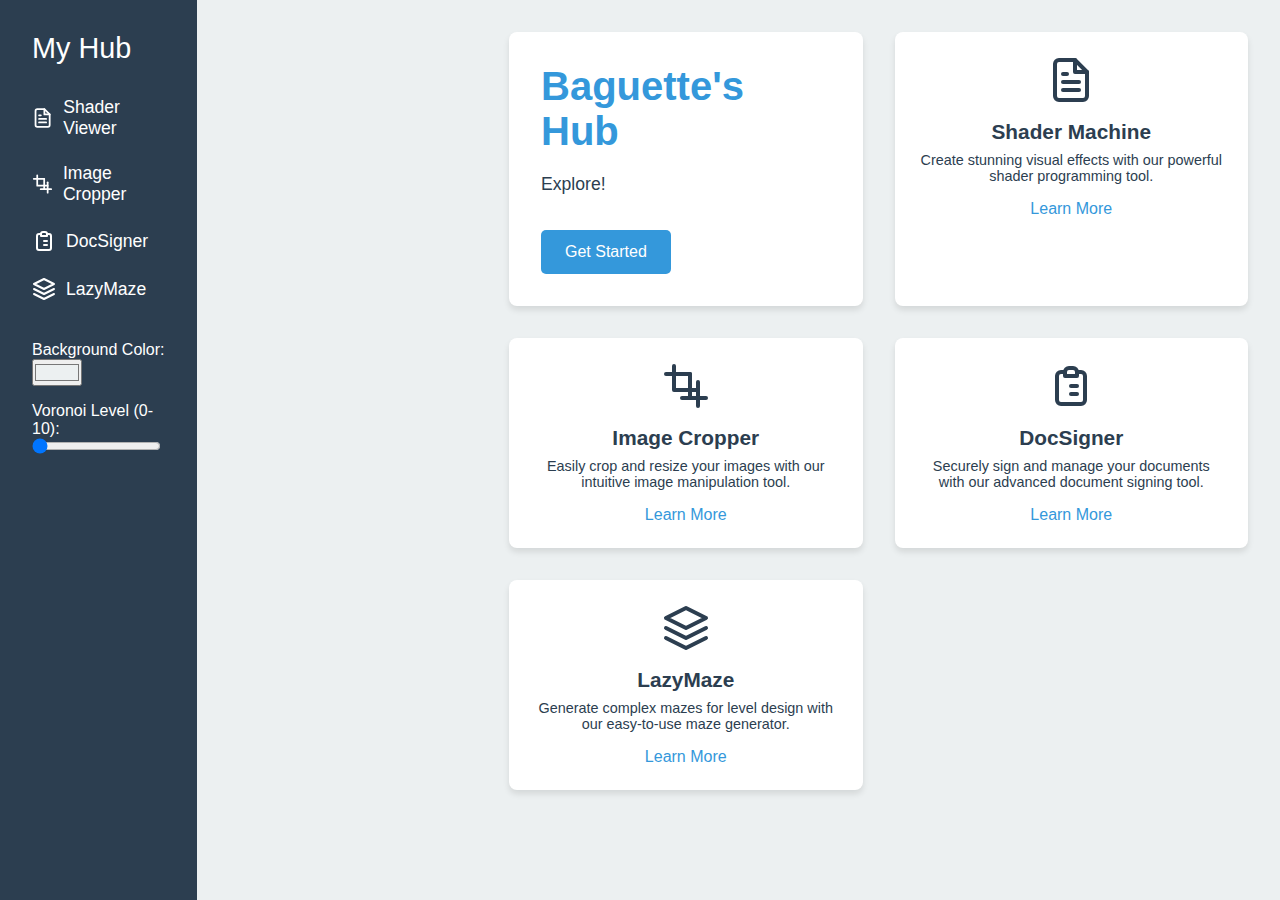
==== index.html @ 5fd22265 "fix hub" ====
<!DOCTYPE html>
<html lang="en">
<head>
    <meta charset="UTF-8">
    <meta name="viewport" content="width=device-width, initial-scale=1.0">
    <title>Hub</title>
    <style>
        :root {
            --primary-color: #2c3e50;
            --secondary-color: #34495e;
            --accent-color: #3498db;
            --background-color: #ecf0f1;
            --text-color: #2c3e50;
            --sidebar-width: 280px;
            --card-background: #ffffff;
        }

        * {
            margin: 0;
            padding: 0;
            box-sizing: border-box;
        }

        body {
            font-family: 'Segoe UI', 'Roboto', sans-serif;
            background-color: var(--background-color);
            color: var(--text-color);
            display: flex;
            min-height: 100vh;
            position: relative;
        }

        .sidebar {
            width: var(--sidebar-width);
            background-color: var(--primary-color);
            color: white;
            padding: 2rem;
            display: flex;
            flex-direction: column;
            transition: width 0.3s ease;
            z-index: 100;
        }

        .sidebar.collapsed {
            width: 60px;
            padding: 1rem;
        }

        .sidebar h1 {
            font-size: 1.8rem;
            margin-bottom: 2rem;
            font-weight: 300;
            transition: opacity 0.3s ease;
        }

        .sidebar.collapsed h1 {
            opacity: 0;
        }

        .sidebar nav ul {
            list-style-type: none;
        }

        .sidebar nav ul li {
            margin-bottom: 1.5rem;
        }

        .sidebar nav ul li a {
            color: white;
            text-decoration: none;
            font-size: 1.1rem;
            display: flex;
            align-items: center;
            transition: padding 0.3s ease;
        }

        .sidebar.collapsed nav ul li a {
            padding-left: 0;
        }

        .sidebar nav ul li a svg {
            margin-right: 10px;
            transition: opacity 0.3s ease;
        }

        .sidebar.collapsed nav ul li a svg {
            opacity: 0;
        }

        .content {
            flex-grow: 1;
            padding: 2rem;
            overflow-y: auto;
            margin-left: var(--sidebar-width);
            transition: margin-left 0.3s ease;
        }

        .home-section {
            display: grid;
            grid-template-columns: repeat(auto-fit, minmax(300px, 1fr));
            gap: 2rem;
            max-width: 1200px;
            margin: 0 auto;
        }

        .welcome-card {
            background-color: var(--card-background);
            border-radius: 8px;
            padding: 2rem;
            box-shadow: 0 4px 6px rgba(0, 0, 0, 0.1);
        }

        .welcome-card h2 {
            font-size: 2.5rem;
            margin-bottom: 1rem;
            color: var(--accent-color);
        }

        .welcome-card p {
            font-size: 1.1rem;
            margin-bottom: 2rem;
            line-height: 1.6;
        }

        .cta-button {
            padding: 0.8rem 1.5rem;
            font-size: 1rem;
            color: white;
            background-color: var(--accent-color);
            border: none;
            border-radius: 5px;
            cursor: pointer;
        }

        .tool-card {
            background-color: var(--card-background);
            border-radius: 8px;
            padding: 1.5rem;
            box-shadow: 0 4px 6px rgba(0, 0, 0, 0.1);
            display: flex;
            flex-direction: column;
            align-items: center;
            text-align: center;
        }

        .tool-card svg {
            width: 48px;
            height: 48px;
            margin-bottom: 1rem;
        }

        .tool-card h3 {
            font-size: 1.3rem;
            margin-bottom: 0.5rem;
        }

        .tool-card p {
            font-size: 0.9rem;
            margin-bottom: 1rem;
        }

        .tool-card a {
            color: var(--accent-color);
            text-decoration: none;
            font-weight: 500;
        }

        .menu-toggle {
            display: none;
            position: fixed;
            top: 1rem;
            left: 1rem;
            z-index: 1000;
            background: var(--primary-color);
            color: white;
            border: none;
            padding: 0.5rem;
            font-size: 1.5rem;
            cursor: pointer;
            border-radius: 5px;
            transition: background 0.3s ease;
        }

        .menu-toggle:hover {
            background: var(--secondary-color);
        }

        .color-picker {
            margin-top: 1rem;
        }

        .voronoi-slider {
            margin-top: 1rem;
        }

        @media (max-width: 768px) {
            .sidebar {
                position: fixed;
                left: 0;
                top: 0;
                bottom: 0;
                transform: translateX(-100%);
                z-index: 100;
                transition: transform 0.3s ease;
            }

            .sidebar.active {
                transform: translateX(0);
            }

            .menu-toggle {
                display: block;
            }

            .content {
                margin-left: 0;
            }
        }
    </style>
</head>
<body>
    <button class="menu-toggle">☰</button>
    <aside class="sidebar">
        <h1>My Hub</h1>
        <nav>
            <ul>
                <li>
                    <a href="/shadermachine" target="_blank">
                        <svg width="24" height="24" viewBox="0 0 24 24" fill="none" xmlns="http://www.w3.org/2000/svg">
                            <path d="M14 2H6C4.89543 2 4 2.89543 4 4V20C4 21.1046 4.89543 22 6 22H18C19.1046 22 20 21.1046 20 20V8L14 2Z" stroke="currentColor" stroke-width="2" stroke-linecap="round" stroke-linejoin="round"/>
                            <path d="M14 2V8H20" stroke="currentColor" stroke-width="2" stroke-linecap="round" stroke-linejoin="round"/>
                            <path d="M16 13H8" stroke="currentColor" stroke-width="2" stroke-linecap="round" stroke-linejoin="round"/>
                            <path d="M16 17H8" stroke="currentColor" stroke-width="2" stroke-linecap="round" stroke-linejoin="round"/>
                            <path d="M10 9H9H8" stroke="currentColor" stroke-width="2" stroke-linecap="round" stroke-linejoin="round"/>
                        </svg>
                        Shader Viewer
                    </a>
                </li>
                <li>
                    <a href="/imagecropper" target="_blank">
                        <svg width="24" height="24" viewBox="0 0 24 24" fill="none" xmlns="http://www.w3.org/2000/svg">
                            <path d="M6 2V14H18" stroke="currentColor" stroke-width="2" stroke-linecap="round" stroke-linejoin="round"/>
                            <path d="M18 10V22" stroke="currentColor" stroke-width="2" stroke-linecap="round" stroke-linejoin="round"/>
                            <path d="M22 18H10" stroke="currentColor" stroke-width="2" stroke-linecap="round" stroke-linejoin="round"/>
                            <path d="M14 18V6" stroke="currentColor" stroke-width="2" stroke-linecap="round" stroke-linejoin="round"/>
                            <path d="M2 6H14" stroke="currentColor" stroke-width="2" stroke-linecap="round" stroke-linejoin="round"/>
                        </svg>
                        Image Cropper
                    </a>
                </li>
                <li>
                    <a href="/DocSigner" target="_blank">
                        <svg width="24" height="24" viewBox="0 0 24 24" fill="none" xmlns="http://www.w3.org/2000/svg">
                            <path d="M9 5H7C5.89543 5 5 5.89543 5 7V19C5 20.1046 5.89543 21 7 21H17C18.1046 21 19 20.1046 19 19V7C19 5.89543 18.1046 5 17 5H15" stroke="currentColor" stroke-width="2" stroke-linecap="round" stroke-linejoin="round"/>
                            <path d="M12 12H15" stroke="currentColor" stroke-width="2" stroke-linecap="round" stroke-linejoin="round"/>
                            <path d="M12 16H15" stroke="currentColor" stroke-width="2" stroke-linecap="round" stroke-linejoin="round"/>
                            <path d="M9 5C9 3.89543 9.89543 3 11 3H13C14.1046 3 15 3.89543 15 5V7H9V5Z" stroke="currentColor" stroke-width="2" stroke-linecap="round" stroke-linejoin="round"/>
                        </svg>
                        DocSigner
                    </a>
                </li>
                <li>
                    <a href="https://lazymaze.netlify.app/" target="_blank">
                        <svg width="24" height="24" viewBox="0 0 24 24" fill="none" xmlns="http://www.w3.org/2000/svg">
                            <path d="M12 2L2 7L12 12L22 7L12 2Z" stroke="currentColor" stroke-width="2" stroke-linecap="round" stroke-linejoin="round"/>
                            <path d="M2 17L12 22L22 17" stroke="currentColor" stroke-width="2" stroke-linecap="round" stroke-linejoin="round"/>
                            <path d="M2 12L12 17L22 12" stroke="currentColor" stroke-width="2" stroke-linecap="round" stroke-linejoin="round"/>
                        </svg>
                        LazyMaze
                    </a>
                </li>
            </ul>
        </nav>
        <div class="color-picker">
            <label for="colorWheel">Background Color:</label>
            <input type="color" id="colorWheel" value="#ecf0f1">
        </div>
        <div class="voronoi-slider">
            <label for="voronoiRange">Voronoi Level (0-10):</label>
            <input type="range" id="voronoiRange" min="0" max="10" value="0">
        </div>
    </aside>
    <main class="content">
        <section class="home-section">
            <div class="welcome-card">
                <h2>Baguette's Hub</h2>
                <p>Explore!</p>
                <button class="cta-button">Get Started</button>
            </div>
            <div class="tool-card">
                <svg width="48" height="48" viewBox="0 0 24 24" fill="none" xmlns="http://www.w3.org/2000/svg">
                    <path d="M14 2H6C4.89543 2 4 2.89543 4 4V20C4 21.1046 4.89543 22 6 22H18C19.1046 22 20 21.1046 20 20V8L14 2Z" stroke="currentColor" stroke-width="2" stroke-linecap="round" stroke-linejoin="round"/>
                    <path d="M14 2V8H20" stroke="currentColor" stroke-width="2" stroke-linecap="round" stroke-linejoin="round"/>
                    <path d="M16 13H8" stroke="currentColor" stroke-width="2" stroke-linecap="round" stroke-linejoin="round"/>
                    <path d="M16 17H8" stroke="currentColor" stroke-width="2" stroke-linecap="round" stroke-linejoin="round"/>
                    <path d="M10 9H9H8" stroke="currentColor" stroke-width="2" stroke-linecap="round" stroke-linejoin="round"/>
                </svg>
                <h3>Shader Machine</h3>
                <p>Create stunning visual effects with our powerful shader programming tool.</p>
                <a href="/shadermachine" target="_blank">Learn More</a>
            </div>
            <div class="tool-card">
                <svg width="48" height="48" viewBox="0 0 24 24" fill="none" xmlns="http://www.w3.org/2000/svg">
                    <path d="M6 2V14H18" stroke="currentColor" stroke-width="2" stroke-linecap="round" stroke-linejoin="round"/>
                    <path d="M18 10V22" stroke="currentColor" stroke-width="2" stroke-linecap="round" stroke-linejoin="round"/>
                    <path d="M22 18H10" stroke="currentColor" stroke-width="2" stroke-linecap="round" stroke-linejoin="round"/>
                    <path d="M14 18V6" stroke="currentColor" stroke-width="2" stroke-linecap="round" stroke-linejoin="round"/>
                    <path d="M2 6H14" stroke="currentColor" stroke-width="2" stroke-linecap="round" stroke-linejoin="round"/>
                </svg>
                <h3>Image Cropper</h3>
                <p>Easily crop and resize your images with our intuitive image manipulation tool.</p>
                <a href="/imagecropper" target="_blank">Learn More</a>
            </div>
            <div class="tool-card">
                <svg width="48" height="48" viewBox="0 0 24 24" fill="none" xmlns="http://www.w3.org/2000/svg">
                    <path d="M9 5H7C5.89543 5 5 5.89543 5 7V19C5 20.1046 5.89543 21 7 21H17C18.1046 21 19 20.1046 19 19V7C19 5.89543 18.1046 5 17 5H15" stroke="currentColor" stroke-width="2" stroke-linecap="round" stroke-linejoin="round"/>
                    <path d="M12 12H15" stroke="currentColor" stroke-width="2" stroke-linecap="round" stroke-linejoin="round"/>
                    <path d="M12 16H15" stroke="currentColor" stroke-width="2" stroke-linecap="round" stroke-linejoin="round"/>
                    <path d="M9 5C9 3.89543 9.89543 3 11 3H13C14.1046 3 15 3.89543 15 5V7H9V5Z" stroke="currentColor" stroke-width="2" stroke-linecap="round" stroke-linejoin="round"/>
                </svg>
                <h3>DocSigner</h3>
                <p>Securely sign and manage your documents with our advanced document signing tool.</p>
                <a href="/DocSigner" target="_blank">Learn More</a>
            </div>
            <div class="tool-card">
                <svg width="48" height="48" viewBox="0 0 24 24" fill="none" xmlns="http://www.w3.org/2000/svg">
                    <path d="M12 2L2 7L12 12L22 7L12 2Z" stroke="currentColor" stroke-width="2" stroke-linecap="round" stroke-linejoin="round"/>
                    <path d="M2 17L12 22L22 17" stroke="currentColor" stroke-width="2" stroke-linecap="round" stroke-linejoin="round"/>
                    <path d="M2 12L12 17L22 12" stroke="currentColor" stroke-width="2" stroke-linecap="round" stroke-linejoin="round"/>
                </svg>
                <h3>LazyMaze</h3>
                <p>Generate complex mazes for level design with our easy-to-use maze generator.</p>
                <a href="https://lazymaze.netlify.app/" target="_blank">Learn More</a>
            </div>
        </section>
    </main>

    <script>
        const menuToggle = document.querySelector('.menu-toggle');
        const sidebar = document.querySelector('.sidebar');
        const colorWheel = document.getElementById('colorWheel');

        menuToggle.addEventListener('click', () => {
            sidebar.classList.toggle('active');
            sidebar.classList.toggle('collapsed');
            document.querySelector('.content').style.marginLeft = sidebar.classList.contains('active') ? 'var(--sidebar-width)' : '0';
        });

        function updateColorWheel() {
            document.body.style.backgroundColor = colorWheel.value;
        }

        colorWheel.addEventListener('input', updateColorWheel);
    </script>
    
</body>
</html>
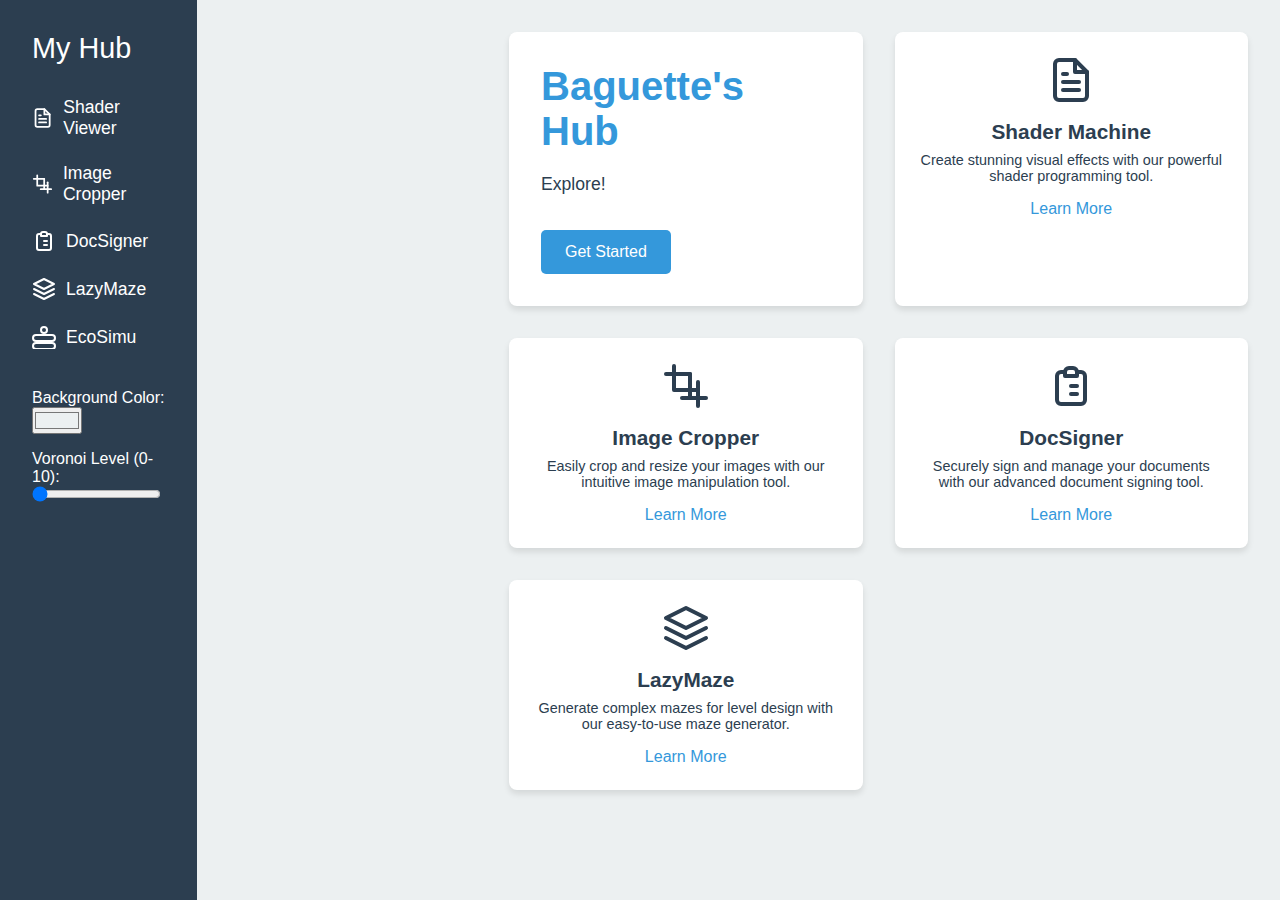
==== commit 8d99ee22: "add ecosim" ====
--- a/index.html
+++ b/index.html
@@ -267,6 +267,16 @@
                             <path d="M2 12L12 17L22 12" stroke="currentColor" stroke-width="2" stroke-linecap="round" stroke-linejoin="round"/>
                         </svg>
                         LazyMaze
+                    </a>
+                </li>
+                <li>
+                    <a href="https://ecosimu.netlify.app/" target="_blank">
+                        <svg width="24" height="24" viewBox="0 0 24 24" fill="none" xmlns="http://www.w3.org/2000/svg">
+                            <path d="M12 2C10.3431 2 9 3.34315 9 5C9 6.65685 10.3431 8 12 8C13.6569 8 15 6.65685 15 5C15 3.34315 13.6569 2 12 2Z" stroke="currentColor" stroke-width="2" stroke-linecap="round" stroke-linejoin="round"/>
+                            <path d="M4 10C2.34315 10 1 11.3431 1 13C1 14.6569 2.34315 16 4 16H20C21.6569 16 23 14.6569 23 13C23 11.3431 21.6569 10 20 10H4Z" stroke="currentColor" stroke-width="2" stroke-linecap="round" stroke-linejoin="round"/>
+                            <path d="M4 18C2.34315 18 1 19.3431 1 21C1 22.6569 2.34315 24 4 24H20C21.6569 24 23 22.6569 23 21C23 19.3431 21.6569 18 20 18H4Z" stroke="currentColor" stroke-width="2" stroke-linecap="round" stroke-linejoin="round"/>
+                        </svg>
+                        EcoSimu
                     </a>
                 </li>
             </ul>
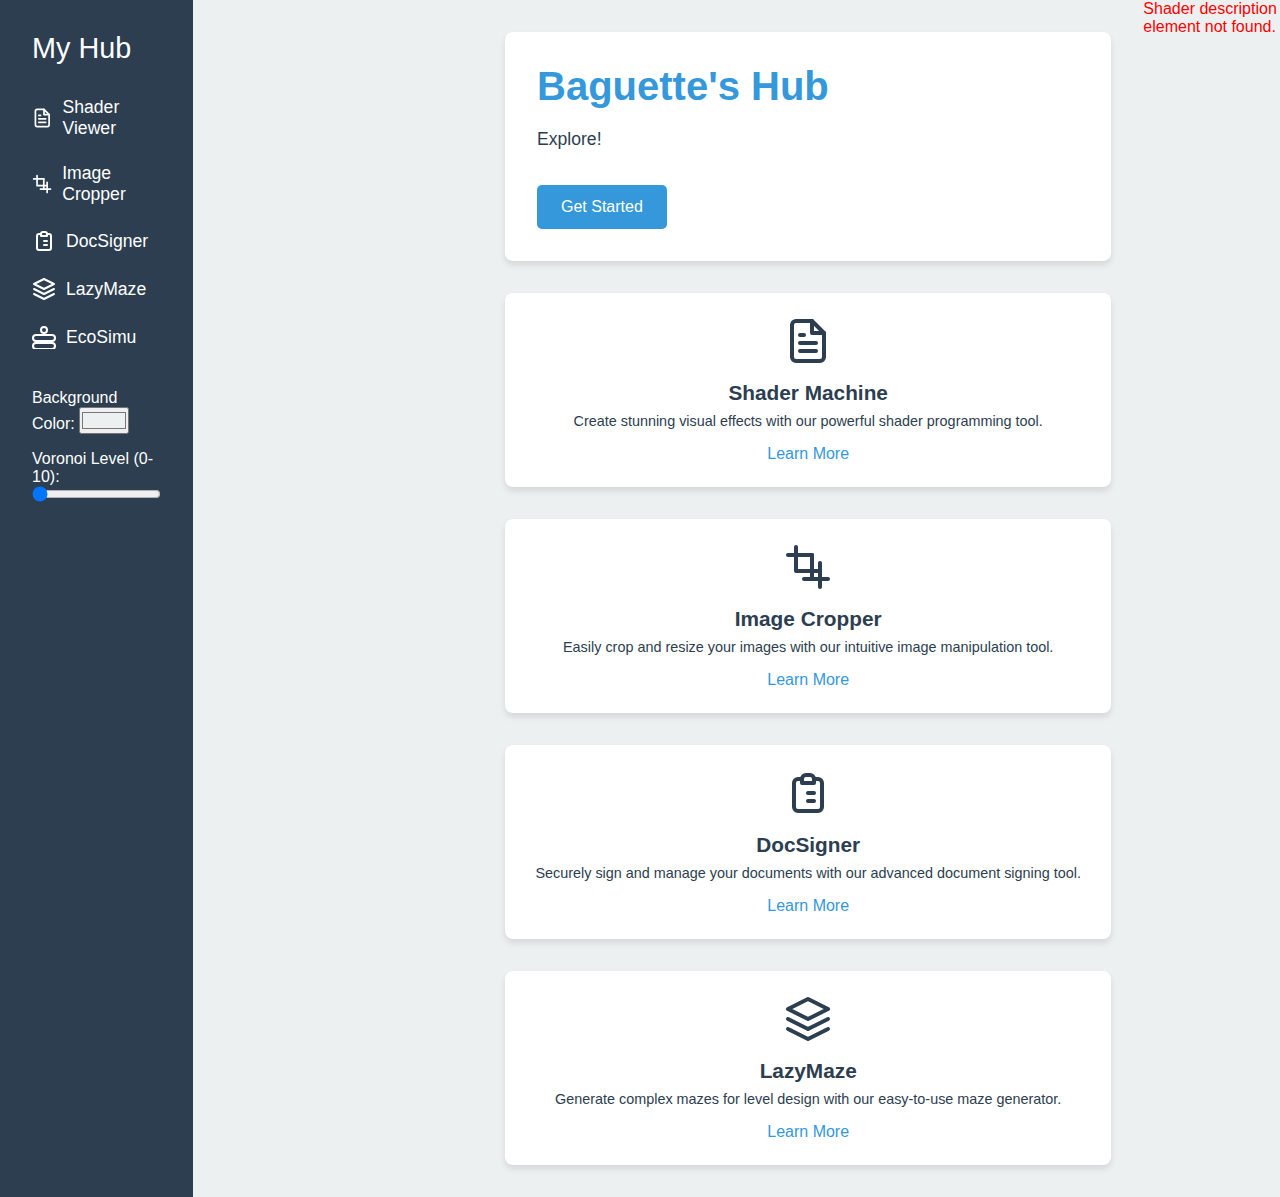
==== commit b6521c8d: "ts" ====
--- a/index.html
+++ b/index.html
@@ -1,222 +1,12 @@
 <!DOCTYPE html>
 <html lang="en">
+<!-- Start of Selection -->
 <head>
     <meta charset="UTF-8">
     <meta name="viewport" content="width=device-width, initial-scale=1.0">
-    <title>Hub</title>
-    <style>
-        :root {
-            --primary-color: #2c3e50;
-            --secondary-color: #34495e;
-            --accent-color: #3498db;
-            --background-color: #ecf0f1;
-            --text-color: #2c3e50;
-            --sidebar-width: 280px;
-            --card-background: #ffffff;
-        }
-
-        * {
-            margin: 0;
-            padding: 0;
-            box-sizing: border-box;
-        }
-
-        body {
-            font-family: 'Segoe UI', 'Roboto', sans-serif;
-            background-color: var(--background-color);
-            color: var(--text-color);
-            display: flex;
-            min-height: 100vh;
-            position: relative;
-        }
-
-        .sidebar {
-            width: var(--sidebar-width);
-            background-color: var(--primary-color);
-            color: white;
-            padding: 2rem;
-            display: flex;
-            flex-direction: column;
-            transition: width 0.3s ease;
-            z-index: 100;
-        }
-
-        .sidebar.collapsed {
-            width: 60px;
-            padding: 1rem;
-        }
-
-        .sidebar h1 {
-            font-size: 1.8rem;
-            margin-bottom: 2rem;
-            font-weight: 300;
-            transition: opacity 0.3s ease;
-        }
-
-        .sidebar.collapsed h1 {
-            opacity: 0;
-        }
-
-        .sidebar nav ul {
-            list-style-type: none;
-        }
-
-        .sidebar nav ul li {
-            margin-bottom: 1.5rem;
-        }
-
-        .sidebar nav ul li a {
-            color: white;
-            text-decoration: none;
-            font-size: 1.1rem;
-            display: flex;
-            align-items: center;
-            transition: padding 0.3s ease;
-        }
-
-        .sidebar.collapsed nav ul li a {
-            padding-left: 0;
-        }
-
-        .sidebar nav ul li a svg {
-            margin-right: 10px;
-            transition: opacity 0.3s ease;
-        }
-
-        .sidebar.collapsed nav ul li a svg {
-            opacity: 0;
-        }
-
-        .content {
-            flex-grow: 1;
-            padding: 2rem;
-            overflow-y: auto;
-            margin-left: var(--sidebar-width);
-            transition: margin-left 0.3s ease;
-        }
-
-        .home-section {
-            display: grid;
-            grid-template-columns: repeat(auto-fit, minmax(300px, 1fr));
-            gap: 2rem;
-            max-width: 1200px;
-            margin: 0 auto;
-        }
-
-        .welcome-card {
-            background-color: var(--card-background);
-            border-radius: 8px;
-            padding: 2rem;
-            box-shadow: 0 4px 6px rgba(0, 0, 0, 0.1);
-        }
-
-        .welcome-card h2 {
-            font-size: 2.5rem;
-            margin-bottom: 1rem;
-            color: var(--accent-color);
-        }
-
-        .welcome-card p {
-            font-size: 1.1rem;
-            margin-bottom: 2rem;
-            line-height: 1.6;
-        }
-
-        .cta-button {
-            padding: 0.8rem 1.5rem;
-            font-size: 1rem;
-            color: white;
-            background-color: var(--accent-color);
-            border: none;
-            border-radius: 5px;
-            cursor: pointer;
-        }
-
-        .tool-card {
-            background-color: var(--card-background);
-            border-radius: 8px;
-            padding: 1.5rem;
-            box-shadow: 0 4px 6px rgba(0, 0, 0, 0.1);
-            display: flex;
-            flex-direction: column;
-            align-items: center;
-            text-align: center;
-        }
-
-        .tool-card svg {
-            width: 48px;
-            height: 48px;
-            margin-bottom: 1rem;
-        }
-
-        .tool-card h3 {
-            font-size: 1.3rem;
-            margin-bottom: 0.5rem;
-        }
-
-        .tool-card p {
-            font-size: 0.9rem;
-            margin-bottom: 1rem;
-        }
-
-        .tool-card a {
-            color: var(--accent-color);
-            text-decoration: none;
-            font-weight: 500;
-        }
-
-        .menu-toggle {
-            display: none;
-            position: fixed;
-            top: 1rem;
-            left: 1rem;
-            z-index: 1000;
-            background: var(--primary-color);
-            color: white;
-            border: none;
-            padding: 0.5rem;
-            font-size: 1.5rem;
-            cursor: pointer;
-            border-radius: 5px;
-            transition: background 0.3s ease;
-        }
-
-        .menu-toggle:hover {
-            background: var(--secondary-color);
-        }
-
-        .color-picker {
-            margin-top: 1rem;
-        }
-
-        .voronoi-slider {
-            margin-top: 1rem;
-        }
-
-        @media (max-width: 768px) {
-            .sidebar {
-                position: fixed;
-                left: 0;
-                top: 0;
-                bottom: 0;
-                transform: translateX(-100%);
-                z-index: 100;
-                transition: transform 0.3s ease;
-            }
-
-            .sidebar.active {
-                transform: translateX(0);
-            }
-
-            .menu-toggle {
-                display: block;
-            }
-
-            .content {
-                margin-left: 0;
-            }
-        }
-    </style>
+    <title>My Hub</title>
+    <link rel="stylesheet" href="styles.css">
+    <script src="script.js" defer></script>
 </head>
 <body>
     <button class="menu-toggle">☰</button>
@@ -345,23 +135,7 @@
         </section>
     </main>
 
-    <script>
-        const menuToggle = document.querySelector('.menu-toggle');
-        const sidebar = document.querySelector('.sidebar');
-        const colorWheel = document.getElementById('colorWheel');
 
-        menuToggle.addEventListener('click', () => {
-            sidebar.classList.toggle('active');
-            sidebar.classList.toggle('collapsed');
-            document.querySelector('.content').style.marginLeft = sidebar.classList.contains('active') ? 'var(--sidebar-width)' : '0';
-        });
-
-        function updateColorWheel() {
-            document.body.style.backgroundColor = colorWheel.value;
-        }
-
-        colorWheel.addEventListener('input', updateColorWheel);
-    </script>
     
 </body>
 </html>--- a/styles.css
+++ b/styles.css
@@ -0,0 +1,211 @@
+:root {
+    --primary-color: #2c3e50;
+    --secondary-color: #34495e;
+    --accent-color: #3498db;
+    --background-color: #ecf0f1;
+    --text-color: #2c3e50;
+    --sidebar-width: 280px;
+    --card-background: #ffffff;
+}
+
+* {
+    margin: 0;
+    padding: 0;
+    box-sizing: border-box;
+}
+
+body {
+    font-family: 'Segoe UI', 'Roboto', sans-serif;
+    background-color: var(--background-color);
+    color: var(--text-color);
+    display: flex;
+    min-height: 100vh;
+    position: relative;
+}
+
+.sidebar {
+    width: var(--sidebar-width);
+    background-color: var(--primary-color);
+    color: white;
+    padding: 2rem;
+    display: flex;
+    flex-direction: column;
+    transition: width 0.3s ease;
+    z-index: 100;
+}
+
+.sidebar.collapsed {
+    width: 60px;
+    padding: 1rem;
+}
+
+.sidebar h1 {
+    font-size: 1.8rem;
+    margin-bottom: 2rem;
+    font-weight: 300;
+    transition: opacity 0.3s ease;
+}
+
+.sidebar.collapsed h1 {
+    opacity: 0;
+}
+
+.sidebar nav ul {
+    list-style-type: none;
+}
+
+.sidebar nav ul li {
+    margin-bottom: 1.5rem;
+}
+
+.sidebar nav ul li a {
+    color: white;
+    text-decoration: none;
+    font-size: 1.1rem;
+    display: flex;
+    align-items: center;
+    transition: padding 0.3s ease;
+}
+
+.sidebar.collapsed nav ul li a {
+    padding-left: 0;
+}
+
+.sidebar nav ul li a svg {
+    margin-right: 10px;
+    transition: opacity 0.3s ease;
+}
+
+.sidebar.collapsed nav ul li a svg {
+    opacity: 0;
+}
+
+.content {
+    flex-grow: 1;
+    padding: 2rem;
+    overflow-y: auto;
+    margin-left: var(--sidebar-width);
+    transition: margin-left 0.3s ease;
+}
+
+.home-section {
+    display: grid;
+    grid-template-columns: repeat(auto-fit, minmax(300px, 1fr));
+    gap: 2rem;
+    max-width: 1200px;
+    margin: 0 auto;
+}
+
+.welcome-card {
+    background-color: var(--card-background);
+    border-radius: 8px;
+    padding: 2rem;
+    box-shadow: 0 4px 6px rgba(0, 0, 0, 0.1);
+}
+
+.welcome-card h2 {
+    font-size: 2.5rem;
+    margin-bottom: 1rem;
+    color: var(--accent-color);
+}
+
+.welcome-card p {
+    font-size: 1.1rem;
+    margin-bottom: 2rem;
+    line-height: 1.6;
+}
+
+.cta-button {
+    padding: 0.8rem 1.5rem;
+    font-size: 1rem;
+    color: white;
+    background-color: var(--accent-color);
+    border: none;
+    border-radius: 5px;
+    cursor: pointer;
+}
+
+.tool-card {
+    background-color: var(--card-background);
+    border-radius: 8px;
+    padding: 1.5rem;
+    box-shadow: 0 4px 6px rgba(0, 0, 0, 0.1);
+    display: flex;
+    flex-direction: column;
+    align-items: center;
+    text-align: center;
+}
+
+.tool-card svg {
+    width: 48px;
+    height: 48px;
+    margin-bottom: 1rem;
+}
+
+.tool-card h3 {
+    font-size: 1.3rem;
+    margin-bottom: 0.5rem;
+}
+
+.tool-card p {
+    font-size: 0.9rem;
+    margin-bottom: 1rem;
+}
+
+.tool-card a {
+    color: var(--accent-color);
+    text-decoration: none;
+    font-weight: 500;
+}
+
+.menu-toggle {
+    display: none;
+    position: fixed;
+    top: 1rem;
+    left: 1rem;
+    z-index: 1000;
+    background: var(--primary-color);
+    color: white;
+    border: none;
+    padding: 0.5rem;
+    font-size: 1.5rem;
+    cursor: pointer;
+    border-radius: 5px;
+    transition: background 0.3s ease;
+}
+
+.menu-toggle:hover {
+    background: var(--secondary-color);
+}
+
+.color-picker {
+    margin-top: 1rem;
+}
+
+.voronoi-slider {
+    margin-top: 1rem;
+}
+
+@media (max-width: 768px) {
+    .sidebar {
+        position: fixed;
+        left: 0;
+        top: 0;
+        bottom: 0;
+        transform: translateX(-100%);
+        z-index: 100;
+        transition: transform 0.3s ease;
+    }
+
+    .sidebar.active {
+        transform: translateX(0);
+    }
+
+    .menu-toggle {
+        display: block;
+    }
+
+    .content {
+        margin-left: 0;
+    }
+}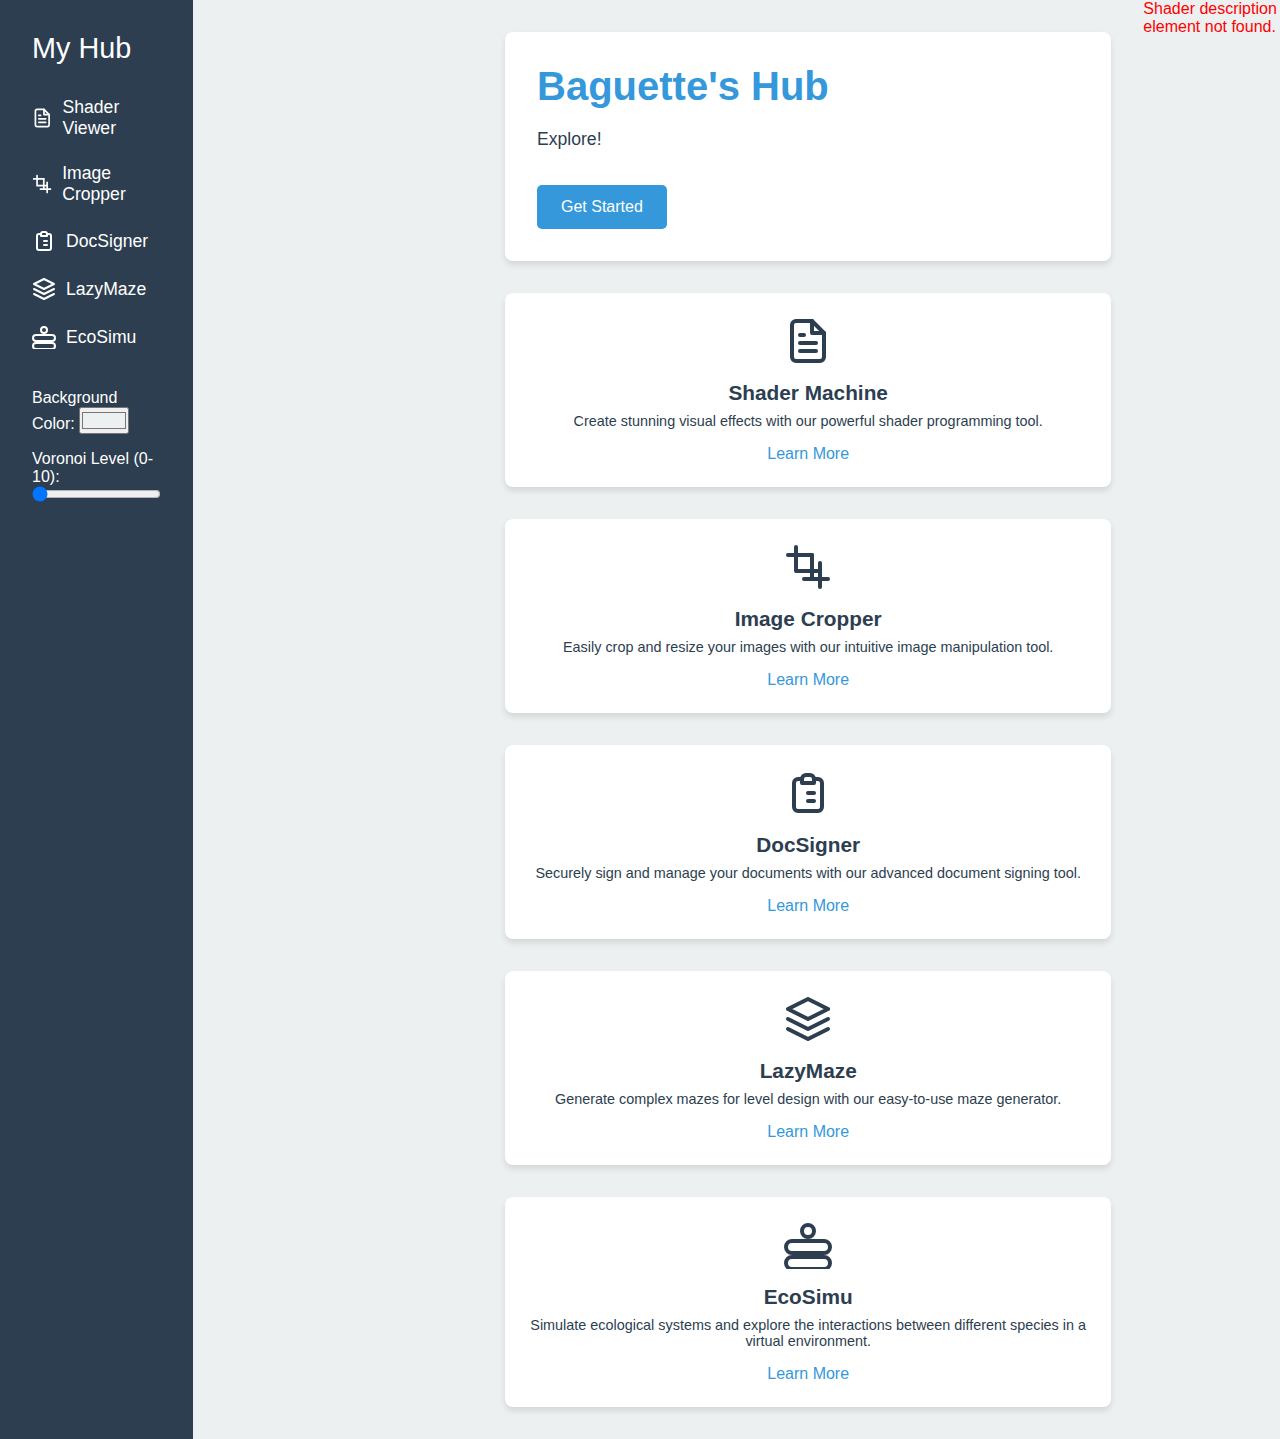
==== commit 520a5142: "plug in ecosim" ====
--- a/index.html
+++ b/index.html
@@ -132,6 +132,16 @@
                 <p>Generate complex mazes for level design with our easy-to-use maze generator.</p>
                 <a href="https://lazymaze.netlify.app/" target="_blank">Learn More</a>
             </div>
+            <div class="tool-card">
+                <svg width="48" height="48" viewBox="0 0 24 24" fill="none" xmlns="http://www.w3.org/2000/svg">
+                    <path d="M12 2C10.3431 2 9 3.34315 9 5C9 6.65685 10.3431 8 12 8C13.6569 8 15 6.65685 15 5C15 3.34315 13.6569 2 12 2Z" stroke="currentColor" stroke-width="2" stroke-linecap="round" stroke-linejoin="round"/>
+                    <path d="M4 10C2.34315 10 1 11.3431 1 13C1 14.6569 2.34315 16 4 16H20C21.6569 16 23 14.6569 23 13C23 11.3431 21.6569 10 20 10H4Z" stroke="currentColor" stroke-width="2" stroke-linecap="round" stroke-linejoin="round"/>
+                    <path d="M4 18C2.34315 18 1 19.3431 1 21C1 22.6569 2.34315 24 4 24H20C21.6569 24 23 22.6569 23 21C23 19.3431 21.6569 18 20 18H4Z" stroke="currentColor" stroke-width="2" stroke-linecap="round" stroke-linejoin="round"/>
+                </svg>
+                <h3>EcoSimu</h3>
+                <p>Simulate ecological systems and explore the interactions between different species in a virtual environment.</p>
+                <a href="https://ecosimu.netlify.app/" target="_blank">Learn More</a>
+            </div>
         </section>
     </main>
 
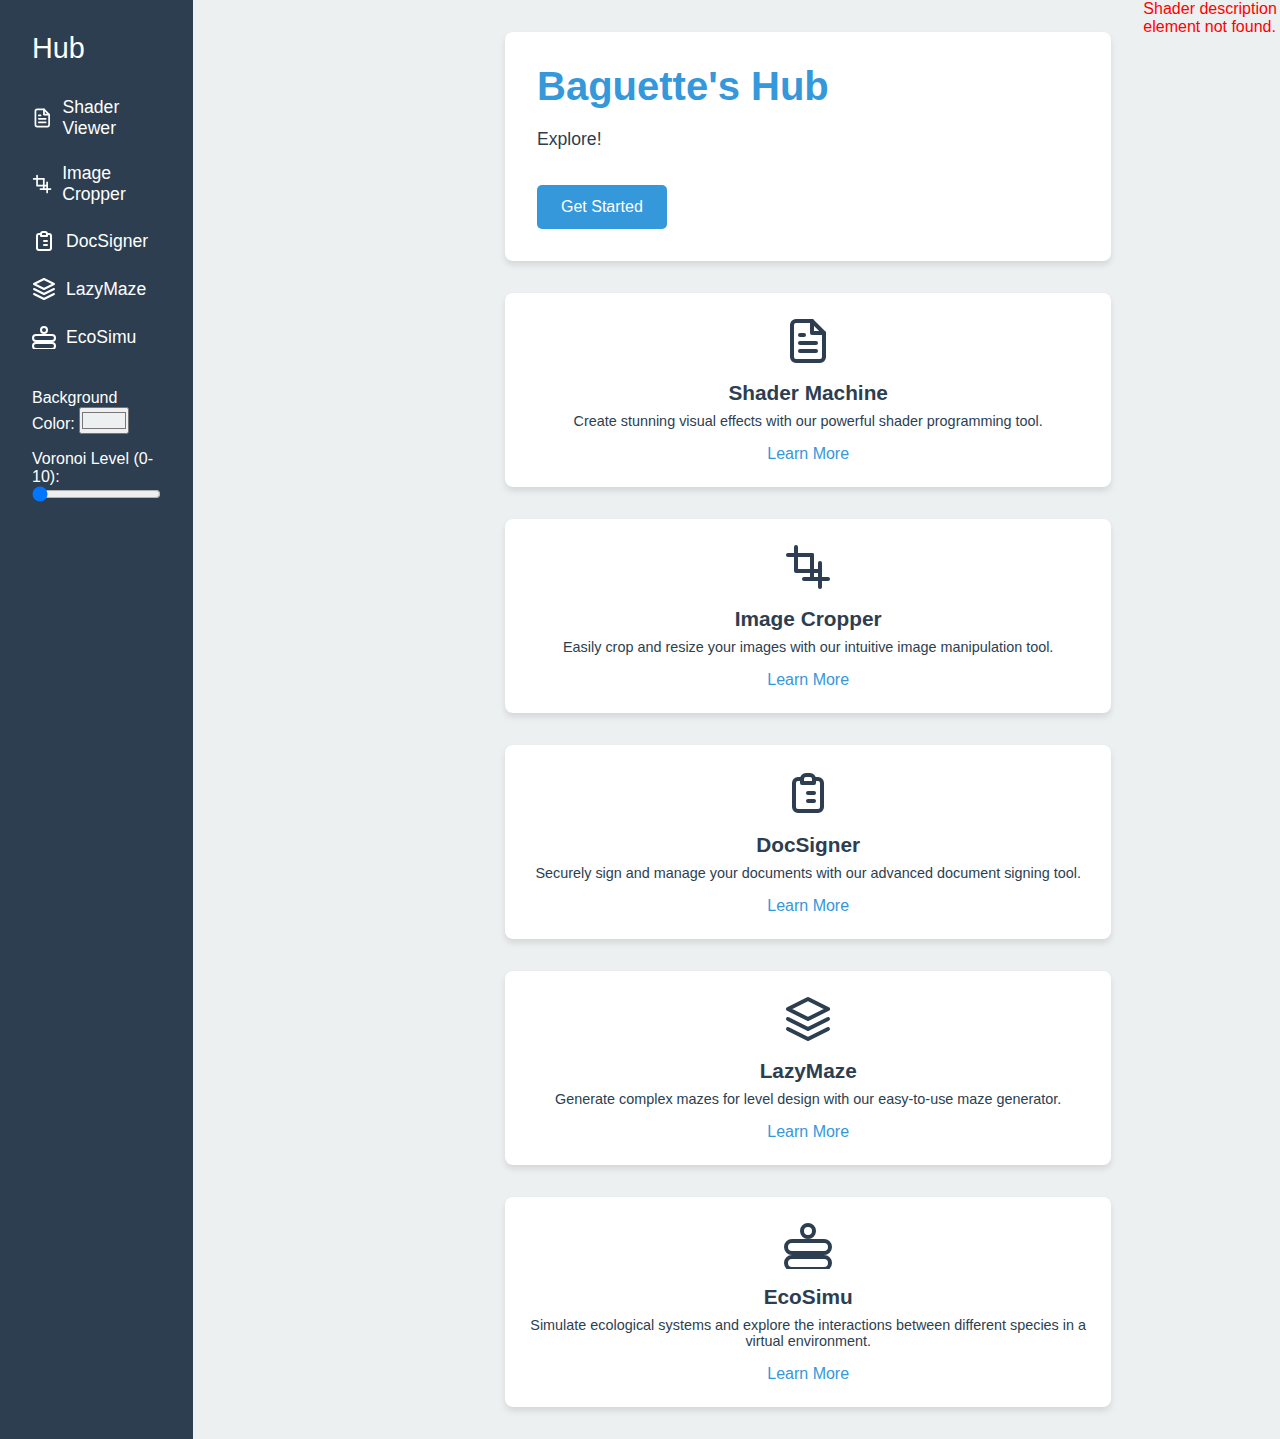
==== commit 0749124b: "test" ====
--- a/index.html
+++ b/index.html
@@ -4,14 +4,14 @@
 <head>
     <meta charset="UTF-8">
     <meta name="viewport" content="width=device-width, initial-scale=1.0">
-    <title>My Hub</title>
+    <title>Baguette</title>
     <link rel="stylesheet" href="styles.css">
     <script src="script.js" defer></script>
 </head>
 <body>
     <button class="menu-toggle">☰</button>
     <aside class="sidebar">
-        <h1>My Hub</h1>
+        <h1>Hub</h1>
         <nav>
             <ul>
                 <li>
@@ -146,6 +146,7 @@
     </main>
 
 
+
     
 </body>
 </html>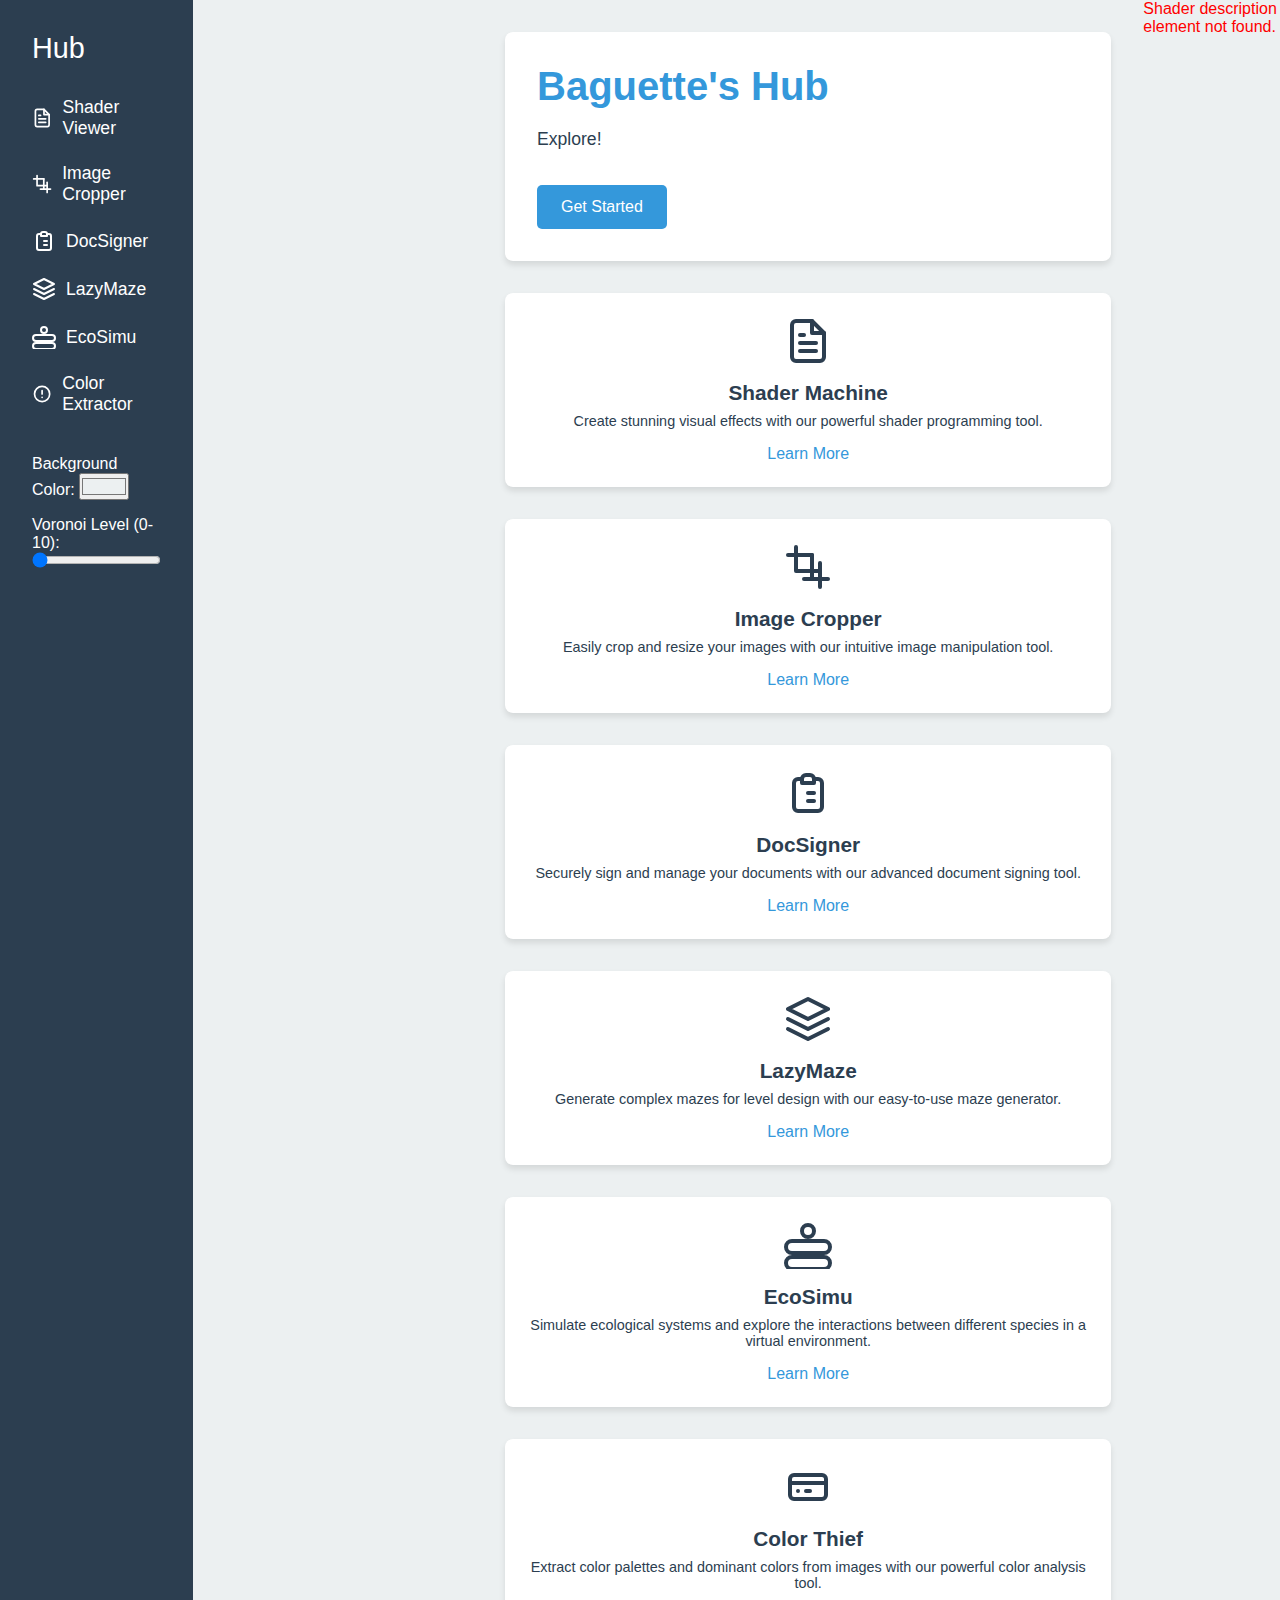
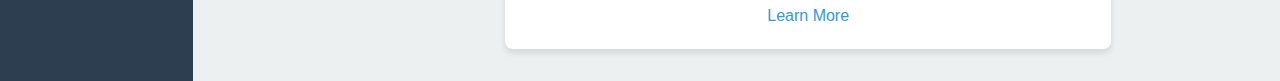
==== commit 25e672ff: "color extractor added for shader construction" ====
--- a/index.html
+++ b/index.html
@@ -1,6 +1,5 @@
 <!DOCTYPE html>
 <html lang="en">
-<!-- Start of Selection -->
 <head>
     <meta charset="UTF-8">
     <meta name="viewport" content="width=device-width, initial-scale=1.0">
@@ -67,6 +66,16 @@
                             <path d="M4 18C2.34315 18 1 19.3431 1 21C1 22.6569 2.34315 24 4 24H20C21.6569 24 23 22.6569 23 21C23 19.3431 21.6569 18 20 18H4Z" stroke="currentColor" stroke-width="2" stroke-linecap="round" stroke-linejoin="round"/>
                         </svg>
                         EcoSimu
+                    </a>
+                </li>
+                <li>
+                    <a href="https://colorthief.netlify.app/" target="_blank">
+                        <svg width="24" height="24" viewBox="0 0 24 24" fill="none" xmlns="http://www.w3.org/2000/svg">
+                            <path d="M21 12C21 16.9706 16.9706 21 12 21C7.02944 21 3 16.9706 3 12C3 7.02944 7.02944 3 12 3C16.9706 3 21 7.02944 21 12Z" stroke="currentColor" stroke-width="2" stroke-linecap="round" stroke-linejoin="round"/>
+                            <path d="M12 8V12" stroke="currentColor" stroke-width="2" stroke-linecap="round" stroke-linejoin="round"/>
+                            <path d="M12 16H12.01" stroke="currentColor" stroke-width="2" stroke-linecap="round" stroke-linejoin="round"/>
+                        </svg>
+                        Color Extractor
                     </a>
                 </li>
             </ul>
@@ -142,6 +151,17 @@
                 <p>Simulate ecological systems and explore the interactions between different species in a virtual environment.</p>
                 <a href="https://ecosimu.netlify.app/" target="_blank">Learn More</a>
             </div>
+            <div class="tool-card">
+                <svg width="48" height="48" viewBox="0 0 24 24" fill="none" xmlns="http://www.w3.org/2000/svg">
+                    <path d="M21 16V8C21 6.89543 20.1046 6 19 6H5C3.89543 6 3 6.89543 3 8V16C3 17.1046 3.89543 18 5 18H19C20.1046 18 21 17.1046 21 16Z" stroke="currentColor" stroke-width="2" stroke-linecap="round" stroke-linejoin="round"/>
+                    <path d="M3 10H21" stroke="currentColor" stroke-width="2" stroke-linecap="round" stroke-linejoin="round"/>
+                    <path d="M7 14H7.01" stroke="currentColor" stroke-width="2" stroke-linecap="round" stroke-linejoin="round"/>
+                    <path d="M11 14H13" stroke="currentColor" stroke-width="2" stroke-linecap="round" stroke-linejoin="round"/>
+                </svg>
+                <h3>Color Thief</h3>
+                <p>Extract color palettes and dominant colors from images with our powerful color analysis tool.</p>
+                <a href="https://colorthief.netlify.app/" target="_blank">Learn More</a>
+            </div>
         </section>
     </main>
 
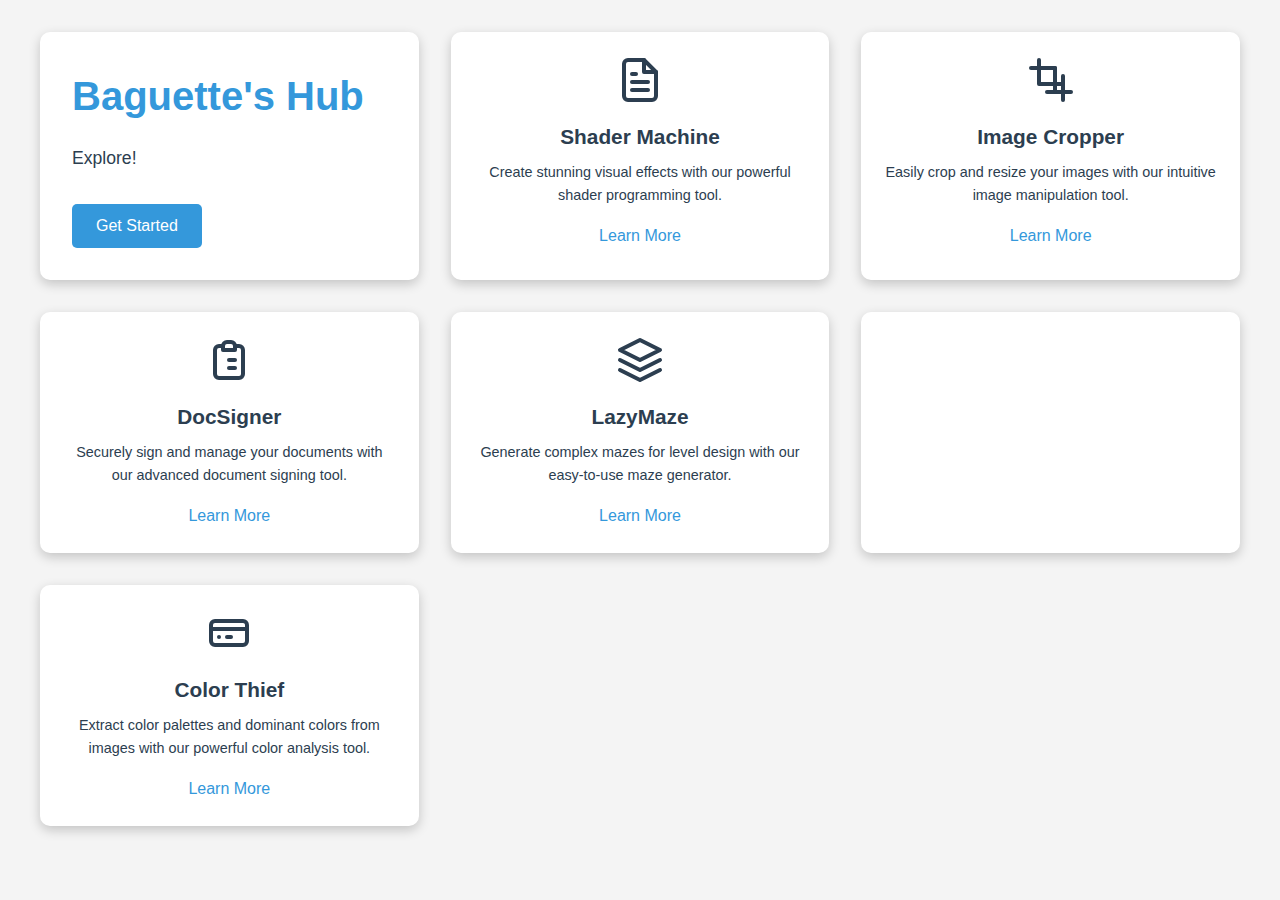
==== commit 4d16c4c7: "hub" ====
--- a/index.html
+++ b/index.html
@@ -8,87 +8,6 @@
     <script src="script.js" defer></script>
 </head>
 <body>
-    <button class="menu-toggle">☰</button>
-    <aside class="sidebar">
-        <h1>Hub</h1>
-        <nav>
-            <ul>
-                <li>
-                    <a href="/shadermachine" target="_blank">
-                        <svg width="24" height="24" viewBox="0 0 24 24" fill="none" xmlns="http://www.w3.org/2000/svg">
-                            <path d="M14 2H6C4.89543 2 4 2.89543 4 4V20C4 21.1046 4.89543 22 6 22H18C19.1046 22 20 21.1046 20 20V8L14 2Z" stroke="currentColor" stroke-width="2" stroke-linecap="round" stroke-linejoin="round"/>
-                            <path d="M14 2V8H20" stroke="currentColor" stroke-width="2" stroke-linecap="round" stroke-linejoin="round"/>
-                            <path d="M16 13H8" stroke="currentColor" stroke-width="2" stroke-linecap="round" stroke-linejoin="round"/>
-                            <path d="M16 17H8" stroke="currentColor" stroke-width="2" stroke-linecap="round" stroke-linejoin="round"/>
-                            <path d="M10 9H9H8" stroke="currentColor" stroke-width="2" stroke-linecap="round" stroke-linejoin="round"/>
-                        </svg>
-                        Shader Viewer
-                    </a>
-                </li>
-                <li>
-                    <a href="/imagecropper" target="_blank">
-                        <svg width="24" height="24" viewBox="0 0 24 24" fill="none" xmlns="http://www.w3.org/2000/svg">
-                            <path d="M6 2V14H18" stroke="currentColor" stroke-width="2" stroke-linecap="round" stroke-linejoin="round"/>
-                            <path d="M18 10V22" stroke="currentColor" stroke-width="2" stroke-linecap="round" stroke-linejoin="round"/>
-                            <path d="M22 18H10" stroke="currentColor" stroke-width="2" stroke-linecap="round" stroke-linejoin="round"/>
-                            <path d="M14 18V6" stroke="currentColor" stroke-width="2" stroke-linecap="round" stroke-linejoin="round"/>
-                            <path d="M2 6H14" stroke="currentColor" stroke-width="2" stroke-linecap="round" stroke-linejoin="round"/>
-                        </svg>
-                        Image Cropper
-                    </a>
-                </li>
-                <li>
-                    <a href="/DocSigner" target="_blank">
-                        <svg width="24" height="24" viewBox="0 0 24 24" fill="none" xmlns="http://www.w3.org/2000/svg">
-                            <path d="M9 5H7C5.89543 5 5 5.89543 5 7V19C5 20.1046 5.89543 21 7 21H17C18.1046 21 19 20.1046 19 19V7C19 5.89543 18.1046 5 17 5H15" stroke="currentColor" stroke-width="2" stroke-linecap="round" stroke-linejoin="round"/>
-                            <path d="M12 12H15" stroke="currentColor" stroke-width="2" stroke-linecap="round" stroke-linejoin="round"/>
-                            <path d="M12 16H15" stroke="currentColor" stroke-width="2" stroke-linecap="round" stroke-linejoin="round"/>
-                            <path d="M9 5C9 3.89543 9.89543 3 11 3H13C14.1046 3 15 3.89543 15 5V7H9V5Z" stroke="currentColor" stroke-width="2" stroke-linecap="round" stroke-linejoin="round"/>
-                        </svg>
-                        DocSigner
-                    </a>
-                </li>
-                <li>
-                    <a href="https://lazymaze.netlify.app/" target="_blank">
-                        <svg width="24" height="24" viewBox="0 0 24 24" fill="none" xmlns="http://www.w3.org/2000/svg">
-                            <path d="M12 2L2 7L12 12L22 7L12 2Z" stroke="currentColor" stroke-width="2" stroke-linecap="round" stroke-linejoin="round"/>
-                            <path d="M2 17L12 22L22 17" stroke="currentColor" stroke-width="2" stroke-linecap="round" stroke-linejoin="round"/>
-                            <path d="M2 12L12 17L22 12" stroke="currentColor" stroke-width="2" stroke-linecap="round" stroke-linejoin="round"/>
-                        </svg>
-                        LazyMaze
-                    </a>
-                </li>
-                <li>
-                    <a href="https://ecosimu.netlify.app/" target="_blank">
-                        <svg width="24" height="24" viewBox="0 0 24 24" fill="none" xmlns="http://www.w3.org/2000/svg">
-                            <path d="M12 2C10.3431 2 9 3.34315 9 5C9 6.65685 10.3431 8 12 8C13.6569 8 15 6.65685 15 5C15 3.34315 13.6569 2 12 2Z" stroke="currentColor" stroke-width="2" stroke-linecap="round" stroke-linejoin="round"/>
-                            <path d="M4 10C2.34315 10 1 11.3431 1 13C1 14.6569 2.34315 16 4 16H20C21.6569 16 23 14.6569 23 13C23 11.3431 21.6569 10 20 10H4Z" stroke="currentColor" stroke-width="2" stroke-linecap="round" stroke-linejoin="round"/>
-                            <path d="M4 18C2.34315 18 1 19.3431 1 21C1 22.6569 2.34315 24 4 24H20C21.6569 24 23 22.6569 23 21C23 19.3431 21.6569 18 20 18H4Z" stroke="currentColor" stroke-width="2" stroke-linecap="round" stroke-linejoin="round"/>
-                        </svg>
-                        EcoSimu
-                    </a>
-                </li>
-                <li>
-                    <a href="https://colorthief.netlify.app/" target="_blank">
-                        <svg width="24" height="24" viewBox="0 0 24 24" fill="none" xmlns="http://www.w3.org/2000/svg">
-                            <path d="M21 12C21 16.9706 16.9706 21 12 21C7.02944 21 3 16.9706 3 12C3 7.02944 7.02944 3 12 3C16.9706 3 21 7.02944 21 12Z" stroke="currentColor" stroke-width="2" stroke-linecap="round" stroke-linejoin="round"/>
-                            <path d="M12 8V12" stroke="currentColor" stroke-width="2" stroke-linecap="round" stroke-linejoin="round"/>
-                            <path d="M12 16H12.01" stroke="currentColor" stroke-width="2" stroke-linecap="round" stroke-linejoin="round"/>
-                        </svg>
-                        Color Extractor
-                    </a>
-                </li>
-            </ul>
-        </nav>
-        <div class="color-picker">
-            <label for="colorWheel">Background Color:</label>
-            <input type="color" id="colorWheel" value="#ecf0f1">
-        </div>
-        <div class="voronoi-slider">
-            <label for="voronoiRange">Voronoi Level (0-10):</label>
-            <input type="range" id="voronoiRange" min="0" max="10" value="0">
-        </div>
-    </aside>
     <main class="content">
         <section class="home-section">
             <div class="welcome-card">
@@ -142,14 +61,7 @@
                 <a href="https://lazymaze.netlify.app/" target="_blank">Learn More</a>
             </div>
             <div class="tool-card">
-                <svg width="48" height="48" viewBox="0 0 24 24" fill="none" xmlns="http://www.w3.org/2000/svg">
-                    <path d="M12 2C10.3431 2 9 3.34315 9 5C9 6.65685 10.3431 8 12 8C13.6569 8 15 6.65685 15 5C15 3.34315 13.6569 2 12 2Z" stroke="currentColor" stroke-width="2" stroke-linecap="round" stroke-linejoin="round"/>
-                    <path d="M4 10C2.34315 10 1 11.3431 1 13C1 14.6569 2.34315 16 4 16H20C21.6569 16 23 14.6569 23 13C23 11.3431 21.6569 10 20 10H4Z" stroke="currentColor" stroke-width="2" stroke-linecap="round" stroke-linejoin="round"/>
-                    <path d="M4 18C2.34315 18 1 19.3431 1 21C1 22.6569 2.34315 24 4 24H20C21.6569 24 23 22.6569 23 21C23 19.3431 21.6569 18 20 18H4Z" stroke="currentColor" stroke-width="2" stroke-linecap="round" stroke-linejoin="round"/>
-                </svg>
-                <h3>EcoSimu</h3>
-                <p>Simulate ecological systems and explore the interactions between different species in a virtual environment.</p>
-                <a href="https://ecosimu.netlify.app/" target="_blank">Learn More</a>
+
             </div>
             <div class="tool-card">
                 <svg width="48" height="48" viewBox="0 0 24 24" fill="none" xmlns="http://www.w3.org/2000/svg">
@@ -164,9 +76,5 @@
             </div>
         </section>
     </main>
-
-
-
-    
 </body>
 </html>--- a/styles.css
+++ b/styles.css
@@ -2,10 +2,11 @@
     --primary-color: #2c3e50;
     --secondary-color: #34495e;
     --accent-color: #3498db;
-    --background-color: #ecf0f1;
+    --background-color: #f4f4f4; /* Slightly lighter for a fresher look */
     --text-color: #2c3e50;
-    --sidebar-width: 280px;
     --card-background: #ffffff;
+    --card-shadow: rgba(0, 0, 0, 0.2); /* Enhanced shadow for depth */
+    --transition-speed: 0.3s; /* Centralized transition speed */
 }
 
 * {
@@ -21,71 +22,14 @@
     display: flex;
     min-height: 100vh;
     position: relative;
-}
-
-.sidebar {
-    width: var(--sidebar-width);
-    background-color: var(--primary-color);
-    color: white;
-    padding: 2rem;
-    display: flex;
-    flex-direction: column;
-    transition: width 0.3s ease;
-    z-index: 100;
-}
-
-.sidebar.collapsed {
-    width: 60px;
-    padding: 1rem;
-}
-
-.sidebar h1 {
-    font-size: 1.8rem;
-    margin-bottom: 2rem;
-    font-weight: 300;
-    transition: opacity 0.3s ease;
-}
-
-.sidebar.collapsed h1 {
-    opacity: 0;
-}
-
-.sidebar nav ul {
-    list-style-type: none;
-}
-
-.sidebar nav ul li {
-    margin-bottom: 1.5rem;
-}
-
-.sidebar nav ul li a {
-    color: white;
-    text-decoration: none;
-    font-size: 1.1rem;
-    display: flex;
-    align-items: center;
-    transition: padding 0.3s ease;
-}
-
-.sidebar.collapsed nav ul li a {
-    padding-left: 0;
-}
-
-.sidebar nav ul li a svg {
-    margin-right: 10px;
-    transition: opacity 0.3s ease;
-}
-
-.sidebar.collapsed nav ul li a svg {
-    opacity: 0;
+    line-height: 1.6; /* Improved readability */
 }
 
 .content {
     flex-grow: 1;
     padding: 2rem;
     overflow-y: auto;
-    margin-left: var(--sidebar-width);
-    transition: margin-left 0.3s ease;
+    transition: margin-left var(--transition-speed) ease;
 }
 
 .home-section {
@@ -98,9 +42,14 @@
 
 .welcome-card {
     background-color: var(--card-background);
-    border-radius: 8px;
+    border-radius: 10px; /* Slightly more rounded corners */
     padding: 2rem;
-    box-shadow: 0 4px 6px rgba(0, 0, 0, 0.1);
+    box-shadow: 0 4px 12px var(--card-shadow); /* Enhanced shadow for depth */
+    transition: transform var(--transition-speed) ease; /* Added hover effect */
+}
+
+.welcome-card:hover {
+    transform: translateY(-5px); /* Subtle lift effect on hover */
 }
 
 .welcome-card h2 {
@@ -112,7 +61,6 @@
 .welcome-card p {
     font-size: 1.1rem;
     margin-bottom: 2rem;
-    line-height: 1.6;
 }
 
 .cta-button {
@@ -123,17 +71,28 @@
     border: none;
     border-radius: 5px;
     cursor: pointer;
+    transition: background var(--transition-speed) ease, transform var(--transition-speed) ease; /* Added transform transition */
+}
+
+.cta-button:hover {
+    background-color: #2980b9; /* Darker shade on hover */
+    transform: scale(1.05); /* Slightly enlarge on hover */
 }
 
 .tool-card {
     background-color: var(--card-background);
-    border-radius: 8px;
+    border-radius: 10px; /* Slightly more rounded corners */
     padding: 1.5rem;
-    box-shadow: 0 4px 6px rgba(0, 0, 0, 0.1);
+    box-shadow: 0 4px 12px var(--card-shadow); /* Enhanced shadow for depth */
     display: flex;
     flex-direction: column;
     align-items: center;
     text-align: center;
+    transition: transform var(--transition-speed) ease; /* Added hover effect */
+}
+
+.tool-card:hover {
+    transform: translateY(-5px); /* Subtle lift effect on hover */
 }
 
 .tool-card svg {
@@ -156,6 +115,11 @@
     color: var(--accent-color);
     text-decoration: none;
     font-weight: 500;
+    transition: color var(--transition-speed) ease; /* Added color transition */
+}
+
+.tool-card a:hover {
+    color: #2980b9; /* Darker shade on hover */
 }
 
 .menu-toggle {
@@ -171,11 +135,12 @@
     font-size: 1.5rem;
     cursor: pointer;
     border-radius: 5px;
-    transition: background 0.3s ease;
+    transition: background var(--transition-speed) ease, transform var(--transition-speed) ease; /* Added transform transition */
 }
 
 .menu-toggle:hover {
     background: var(--secondary-color);
+    transform: scale(1.05); /* Slightly enlarge on hover */
 }
 
 .color-picker {
@@ -187,25 +152,11 @@
 }
 
 @media (max-width: 768px) {
-    .sidebar {
-        position: fixed;
-        left: 0;
-        top: 0;
-        bottom: 0;
-        transform: translateX(-100%);
-        z-index: 100;
-        transition: transform 0.3s ease;
-    }
-
-    .sidebar.active {
-        transform: translateX(0);
-    }
-
     .menu-toggle {
         display: block;
     }
 
     .content {
-        margin-left: 0;
+        padding: 1rem;
     }
 }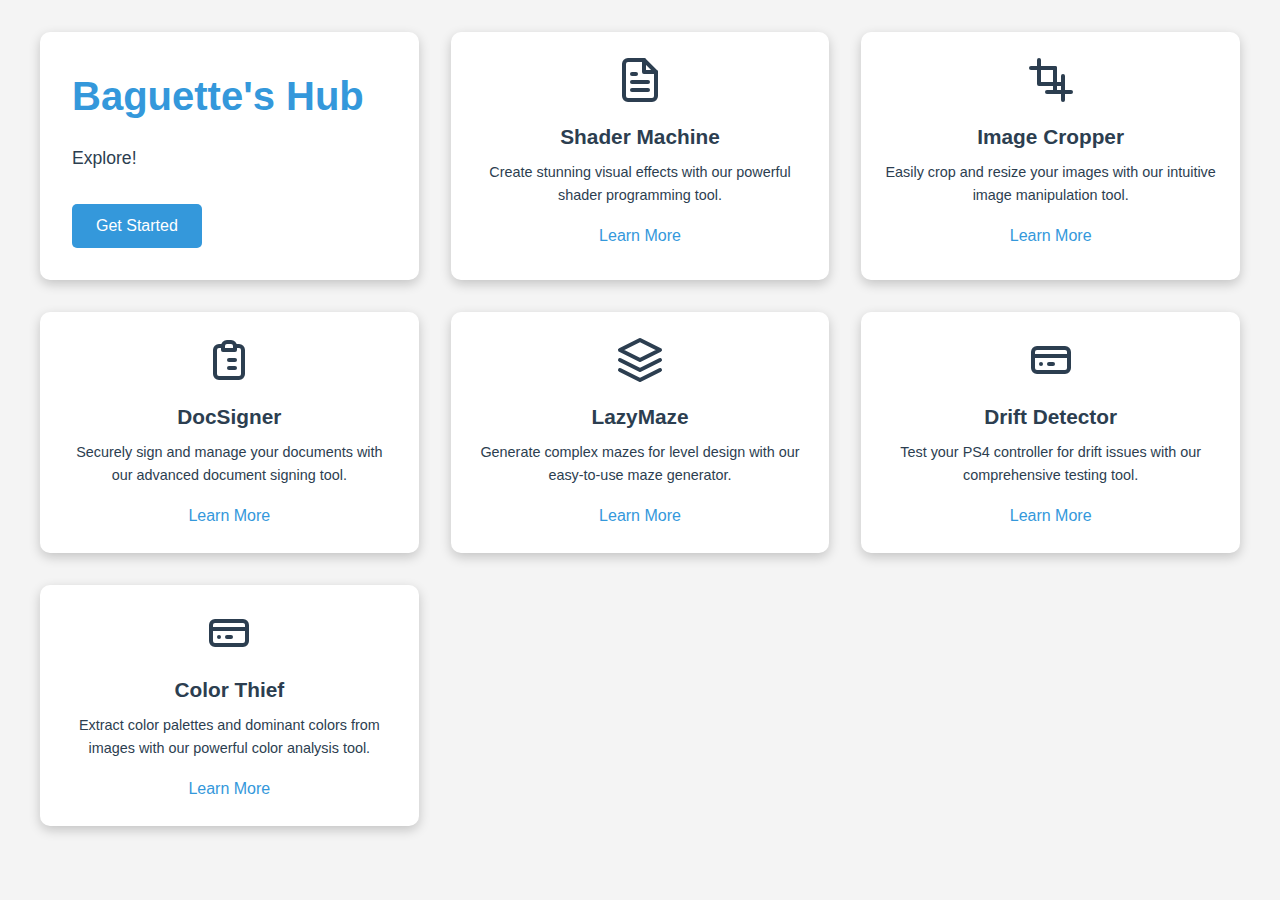
==== commit 63b78586: "add drift detector" ====
--- a/index.html
+++ b/index.html
@@ -61,7 +61,15 @@
                 <a href="https://lazymaze.netlify.app/" target="_blank">Learn More</a>
             </div>
             <div class="tool-card">
-
+                <svg width="48" height="48" viewBox="0 0 24 24" fill="none" xmlns="http://www.w3.org/2000/svg">
+                    <path d="M21 16V8C21 6.89543 20.1046 6 19 6H5C3.89543 6 3 6.89543 3 8V16C3 17.1046 3.89543 18 5 18H19C20.1046 18 21 17.1046 21 16Z" stroke="currentColor" stroke-width="2" stroke-linecap="round" stroke-linejoin="round"/>
+                    <path d="M3 10H21" stroke="currentColor" stroke-width="2" stroke-linecap="round" stroke-linejoin="round"/>
+                    <path d="M7 14H7.01" stroke="currentColor" stroke-width="2" stroke-linecap="round" stroke-linejoin="round"/>
+                    <path d="M11 14H13" stroke="currentColor" stroke-width="2" stroke-linecap="round" stroke-linejoin="round"/>
+                </svg>
+                <h3>Drift Detector</h3>
+                <p>Test your PS4 controller for drift issues with our comprehensive testing tool.</p>
+                <a href="https://driftdetector.netlify.app" target="_blank" rel="noopener noreferrer">Learn More</a>
             </div>
             <div class="tool-card">
                 <svg width="48" height="48" viewBox="0 0 24 24" fill="none" xmlns="http://www.w3.org/2000/svg">
